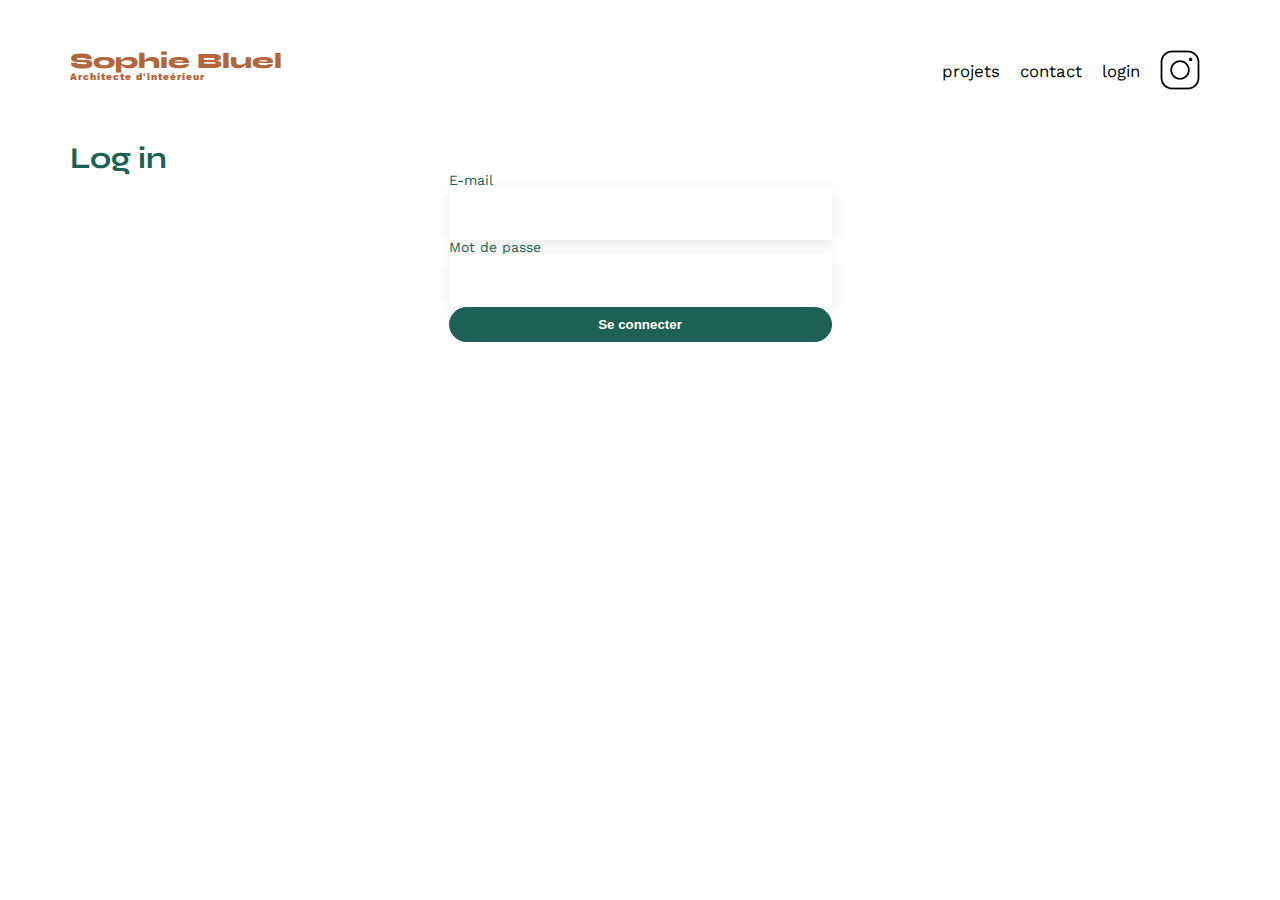
==== FrontEnd/login.html @ 9f9fbaf5 "debut du login" ====
<!DOCTYPE html>
<html lang="fr">
<head>
  <meta charset="UTF-8">
  <title>Sophie Bluel - Architecte d'intérieur</title>
  <meta name="viewport" content="width=device-width, initial-scale=1.0">
  <link rel="preconnect" href="https://fonts.googleapis.com">
  <link rel="preconnect" href="https://fonts.gstatic.com" crossorigin>
  <link href="https://fonts.googleapis.com/css2?family=Syne:wght@700;800&family=Work+Sans&display=swap" rel="stylesheet">
  <meta name="description" content="">
  <link rel="stylesheet" href="./assets/style.css">
</head>
<body>
<header>
  <h1>Sophie Bluel <span>Architecte d'inteérieur</span></h1>
  <nav>
    <ul>
      <li>projets</li>
      <li>contact</li>
      <li>login</li>
      <li><img src="./assets/icons/instagram.png" alt="Instagram"></li>
    </ul>
  </nav>
</header>

<!-- <div style="width: 100%; height: 100%; position: relative; background: #FFFEF8">
  <div style="left: 669px; top: 242px; position: absolute; text-align: center; color: #1D6154; font-size: 30px; font-family: Syne; font-weight: 700; word-wrap: break-word">Log In</div>
  <div style="left: 530px; top: 315px; position: absolute; color: #3D3D3D; font-size: 14px; font-family: Work Sans; font-weight: 500; word-wrap: break-word">E-mail</div>
  <div style="left: 530px; top: 419px; position: absolute; color: #3D3D3D; font-size: 14px; font-family: Work Sans; font-weight: 500; word-wrap: break-word">Mot de passe</div>
  <div style="left: 651px; top: 593px; position: absolute; color: #3D3D3D; font-size: 14px; font-family: Work Sans; font-weight: 500; text-decoration: underline; word-wrap: break-word">Mot de passe oublié</div>
  <div style="width: 379px; height: 51px; left: 530px; top: 338px; position: absolute; background: white; box-shadow: 0px 4px 14px rgba(0, 0, 0, 0.09)"></div>
  <div style="width: 379px; height: 51px; left: 530px; top: 441px; position: absolute; background: white; box-shadow: 0px 4px 14px rgba(0, 0, 0, 0.09)"></div>
  <div style="width: 179px; height: 36px; left: 630px; top: 529px; position: absolute">
  <div style="width: 179px; height: 36px; left: 0px; top: 0px; position: absolute; background: #1D6154; border-radius: 60px"></div>
  <div style="left: 39px; top: 10px; position: absolute; text-align: center; color: white; font-size: 14px; font-family: Syne; font-weight: 700; word-wrap: break-word">Se connecter</div>
  </div> -->
<h2>Log in</h1>
  <div class="login">
    
    <form action="POST" >
      <label for="email">E-mail</label>
      <input type="text" id="email">

      <label for="password">Mot de passe</label>
      <input type="text" id="password">

      <button class="btn-filter active">Se connecter</button>
    </form>
  </div>
---- FrontEnd/assets/style.css ----
/* http://meyerweb.com/eric/tools/css/reset/
   v2.0 | 20110126
   License: none (public domain)
*/

html, body, div, span, applet, object, iframe,
h1, h2, h3, h4, h5, h6, p, blockquote, pre,
a, abbr, acronym, address, big, cite, code,
del, dfn, em, img, ins, kbd, q, s, samp,
small, strike, strong, sub, sup, tt, var,
b, u, i, center,
dl, dt, dd, ol, ul, li,
fieldset, form, label, legend,
table, caption, tbody, tfoot, thead, tr, th, td,
article, aside, canvas, details, embed,
figure, figcaption, footer, header, hgroup,
menu, nav, output, ruby, section, summary,
time, mark, audio, video {
	margin: 0;
	padding: 0;
	border: 0;
	font-size: 100%;
	font: inherit;
	vertical-align: baseline;
}
/* HTML5 display-role reset for older browsers */
article, aside, details, figcaption, figure,
footer, header, hgroup, menu, nav, section {
	display: block;
}
body {
	line-height: 1;
}
ol, ul {
	list-style: none;
}
blockquote, q {
	quotes: none;
}
blockquote:before, blockquote:after,
q:before, q:after {
	content: '';
	content: none;
}
table {
	border-collapse: collapse;
	border-spacing: 0;
}
/** end reset css**/
body {
	max-width: 1140px;
	margin:auto;
	font-family: 'Work Sans' ;
	font-size: 14px;
}
header {
	display: flex;
	justify-content: space-between;
	margin: 50px 0
}
section {
	margin: 50px 0
}

h1{
	display: flex;
	flex-direction: column;
	font-family: 'Syne';
	font-size: 22px;
	font-weight: 800;
	color: #B1663C
}

h1 > span {
	font-family: 'Work Sans';
	font-size:10px;
	letter-spacing: 0.1em;
;
}

h2{
	font-family: 'Syne';
	font-weight: 700;
	font-size: 30px;
	color: #1D6154
}
nav ul {
	display: flex;
	align-items: center;
	list-style-type: none;

}
nav li {
	padding: 0 10px;
	font-size: 1.2em;
}

li:hover {
	color: #B1663C;
}
#introduction {
	display: flex;
	align-items: center;
}
#introduction figure {
	flex: 1
}
#introduction img {
	display: block;
	margin: auto;
	width: 80%;
}

#introduction article {
	flex: 1
}
#introduction h2 {
	margin-bottom: 1em;
}

#introduction p {
	margin-bottom: 0.5em;
}
#portfolio h2 {
	text-align: center;
	margin-bottom: 1em;
}
.gallery {
	width: 100%;
	display: grid;
	grid-template-columns: 1fr 1fr 1fr;
	grid-column-gap: 20px;
	grid-row-gap: 20px;
}

.gallery img {
	width: 100%;

}
#contact {
	width: 50%;
margin: auto;
}
#contact > * {
	text-align: center;

}
#contact h2{
	margin-bottom: 20px;
}
#contact form {
	text-align: left;
	margin-top:30px;
	display: flex;
	flex-direction: column;
}

#contact input {
	height: 50px;
	font-size: 1.2em;
	border: none;
	box-shadow: 0px 4px 14px rgba(0, 0, 0, 0.09);
}
#contact label {
	margin: 2em 0 1em 0;
}
#contact textarea {
	border: none;
	box-shadow: 0px 4px 14px rgba(0, 0, 0, 0.09);
}

input[type="submit"]{
	font-family: 'Syne';
	font-weight: 700;
	color: white;
	background-color: #1D6154;
	margin : 2em auto ;
	width: 180px;
	text-align: center;
	border-radius: 60px ;
}

footer nav ul {
	display: flex;
	justify-content: flex-end;
	margin: 2em
}

.filters {
	display: flex;
	justify-content: center;
	gap: 10px;
	margin-bottom: 50px;
  margin-top: 50px;
}

.btn-filter {
	padding: 9px 11px;
	border-radius: 60px;
	border: 1px solid #1D6154;
	font-weight: 700;
	color: #1D6154;
}

.active {
	color: white;
	background-color: #1D6154;
}

.login {
	display: flex;
	justify-content: center;
	color: #1D6154;
}

input {
	width: 379px;
  height: 51px;
	box-shadow: 0px 4px 14px rgba(0, 0, 0, 0.09);
	border: none;
}

form {
	display: flex;
	flex-direction: column;
}
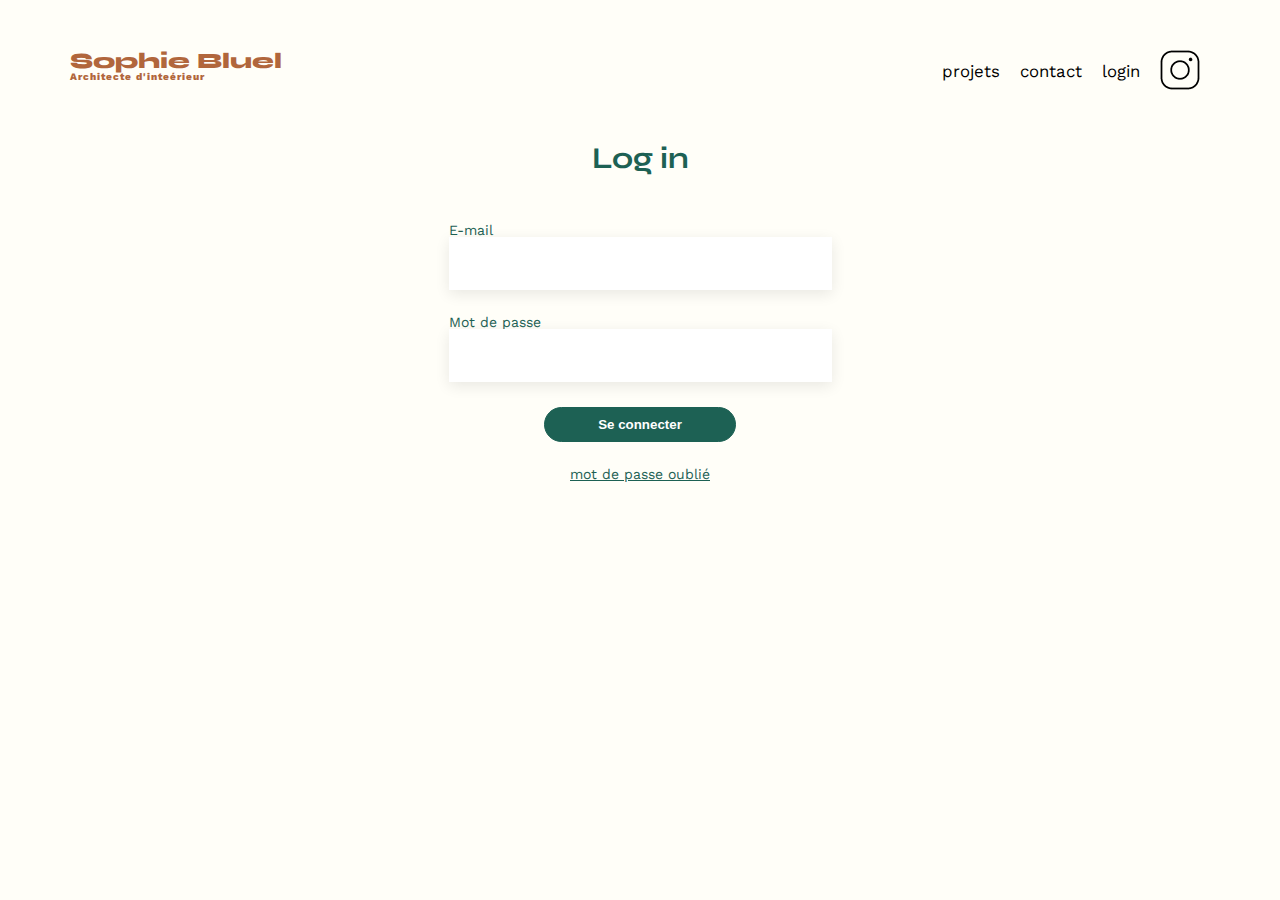
==== commit df7e1b04: "💄 finition login" ====
--- a/FrontEnd/login.html
+++ b/FrontEnd/login.html
@@ -23,27 +23,56 @@
   </nav>
 </header>
 
-<!-- <div style="width: 100%; height: 100%; position: relative; background: #FFFEF8">
-  <div style="left: 669px; top: 242px; position: absolute; text-align: center; color: #1D6154; font-size: 30px; font-family: Syne; font-weight: 700; word-wrap: break-word">Log In</div>
-  <div style="left: 530px; top: 315px; position: absolute; color: #3D3D3D; font-size: 14px; font-family: Work Sans; font-weight: 500; word-wrap: break-word">E-mail</div>
-  <div style="left: 530px; top: 419px; position: absolute; color: #3D3D3D; font-size: 14px; font-family: Work Sans; font-weight: 500; word-wrap: break-word">Mot de passe</div>
-  <div style="left: 651px; top: 593px; position: absolute; color: #3D3D3D; font-size: 14px; font-family: Work Sans; font-weight: 500; text-decoration: underline; word-wrap: break-word">Mot de passe oublié</div>
-  <div style="width: 379px; height: 51px; left: 530px; top: 338px; position: absolute; background: white; box-shadow: 0px 4px 14px rgba(0, 0, 0, 0.09)"></div>
-  <div style="width: 379px; height: 51px; left: 530px; top: 441px; position: absolute; background: white; box-shadow: 0px 4px 14px rgba(0, 0, 0, 0.09)"></div>
-  <div style="width: 179px; height: 36px; left: 630px; top: 529px; position: absolute">
-  <div style="width: 179px; height: 36px; left: 0px; top: 0px; position: absolute; background: #1D6154; border-radius: 60px"></div>
-  <div style="left: 39px; top: 10px; position: absolute; text-align: center; color: white; font-size: 14px; font-family: Syne; font-weight: 700; word-wrap: break-word">Se connecter</div>
-  </div> -->
-<h2>Log in</h1>
+<h2 class="h2">Log in</h1>
   <div class="login">
     
-    <form action="POST" >
-      <label for="email">E-mail</label>
-      <input type="text" id="email">
+    <form action="POST" id="login-form">
+      <div>
+        <label for="email">E-mail</label>
+        <input type="email" id="email" required>
+      </div>
 
-      <label for="password">Mot de passe</label>
-      <input type="text" id="password">
+      <div>
+        <label for="password">Mot de passe</label>
+        <input type="password" id="password" required>
+      </div>
 
-      <button class="btn-filter active">Se connecter</button>
+      <button type="submit" class="btn-filter active">Se connecter</button>
+      <a>mot de passe oublié </a>
+      <span id="error-container"></span>
     </form>
-  </div>+  </div>
+
+  <script>
+    const form = document.querySelector('form'); 
+    form.addEventListener('submit', async (event) => {
+      event.preventDefault(); 
+      
+      const email = form.email.value; 
+      const password = form.password.value;
+      const response = await fetch('http://localhost:5678/api/users/login', {
+        method: 'POST',
+        headers: {
+          'Content-Type': 'application/json'
+        },
+        body: JSON.stringify({ email, password })
+      });
+
+      const data = await response.json();
+
+      if (response.ok) {
+        // La combinaison nom d'utilisateur / mot de passe est correcte
+        // Stockez le token d'authentification pour une utilisation ultérieure
+        console.log("vous etes co")
+        localStorage.setItem('token', data.token);
+        // Redirige l'utilisateur vers la page d'accueil
+        window.location.href = 'index.html';
+      } else {
+        // La combinaison nom d'utilisateur / mot de passe est incorrecte
+        // Affiche un message d'erreur à l'utilisateur
+        console.log("recommence")
+        const errorContainer = document.getElementById('error-container');
+        errorContainer.textContent = 'Erreur dans l’identifiant ou le mot de passe';
+      }
+    });
+  </script>--- a/FrontEnd/assets/style.css
+++ b/FrontEnd/assets/style.css
@@ -30,6 +30,7 @@
 }
 body {
 	line-height: 1;
+	background-color: #FFFEF8;
 }
 ol, ul {
 	list-style: none;
@@ -84,6 +85,11 @@
 	font-size: 30px;
 	color: #1D6154
 }
+.h2 {
+	text-align: center;
+	margin-bottom: 50px;
+}
+
 nav ul {
 	display: flex;
 	align-items: center;
@@ -131,6 +137,32 @@
 	grid-template-columns: 1fr 1fr 1fr;
 	grid-column-gap: 20px;
 	grid-row-gap: 20px;
+}
+.gallery-modal {
+	width: 100%;
+	display: grid;
+	grid-template-columns: 1fr 1fr 1fr 1fr 1fr;
+	grid-column-gap: 20px;
+	grid-row-gap: 35px;
+}
+
+.gallery-modal img {
+	width: 75px;
+	height: 100px;
+}
+
+.gallery-modal figure {
+  position: relative;
+	/* height: auto; */
+}
+
+.delete-icon {
+  position: absolute;
+  top: 10px;
+  right: 30px;
+  color: white;
+	background-color: black;
+  cursor: pointer;
 }
 
 .gallery img {
@@ -200,6 +232,7 @@
 	border: 1px solid #1D6154;
 	font-weight: 700;
 	color: #1D6154;
+	cursor: pointer;
 }
 
 .active {
@@ -223,4 +256,151 @@
 form {
 	display: flex;
 	flex-direction: column;
-}+}
+
+#banner {
+	background-color: black;
+	height: 60px;
+	width: 100%;
+	display: flex;
+	justify-content: center;
+	align-items: center;
+	
+}
+
+.btn-banner {
+	border-radius: 30px;
+	height: 75%;
+	border: none;
+}
+
+.btn-banner-one {
+	background-color: black;
+	color: white;
+	border: none;
+	text-decoration: none;
+}
+
+.btn-banner-one a {
+	text-decoration: none;
+  color: white;
+}
+.btn-banner-one a:visited {
+	text-decoration: none;
+  color: white;
+}
+
+#loginlinkout, #loginlink {
+	text-decoration: none;
+	color: black;
+	font-weight: bold;
+}
+
+#error-container {
+	color: red;
+	text-align: center;
+}
+
+#login-form a {
+	text-align: center;
+	cursor: pointer;
+	text-decoration: underline;
+}
+
+#login-form button {
+	width: 50%;
+	align-self: center;
+}
+
+/* modal */
+
+.modal {
+	display: flex;
+	justify-content: center;
+	align-items: center;
+	position: fixed;
+	top: 0;
+	left: 0;
+	width: 100%;
+	height: 100%;
+	background-color: rgba(0, 0, 0, 0.30);
+}
+
+.modal-wrapper {
+	width: 40%;
+	height: 600px;
+	max-width: 100vw;
+	max-height: 100vh;
+	background-color: white;
+	overflow: auto;
+	padding: 20px;
+}
+
+.submit-modal {
+	flex-direction: column;
+	display: flex;
+	justify-content: center;
+	align-items: center;
+	row-gap: 20px;
+	font-family: 'Syne';
+}
+
+.delete-gallery {
+	color: rgb(255, 68, 0);
+}
+
+.submit-modal button {
+	width: 200px;
+  padding: 10px 20px;
+}
+
+#formulaire-ajout {
+	align-items: inherit;
+	width: 60%;
+	background-color: white;
+	height: 600px;
+	display: flex;
+	justify-content: space-around;
+}
+
+#formulaire-ajout input {
+	width: 100%;
+	padding-left: 10px;
+	height: 35px;
+	box-shadow: 0px 4px 14px rgba(0, 0, 0, 0.09);
+	border: none;
+}
+
+#formulaire-ajout select {
+	width: 100%;
+	height: 35px;
+	box-shadow: 0px 4px 14px rgba(0, 0, 0, 0.09);
+	border: none;
+}
+
+.form-container {
+	display: flex;
+  justify-content: center;
+}
+
+#login-form div {
+	display: flex;
+  flex-direction: column;
+}
+
+#login-form {
+	gap: 25px;
+}
+
+/* #modal-content figure {
+	width: 75px;
+	height: 100px;
+}
+#modal-content figure img {
+	width: inherit;
+	
+}
+
+.modal-wrapper .gallery-modal {
+	grid-template-columns: 1fr 1fr 1fr 1fr;
+} */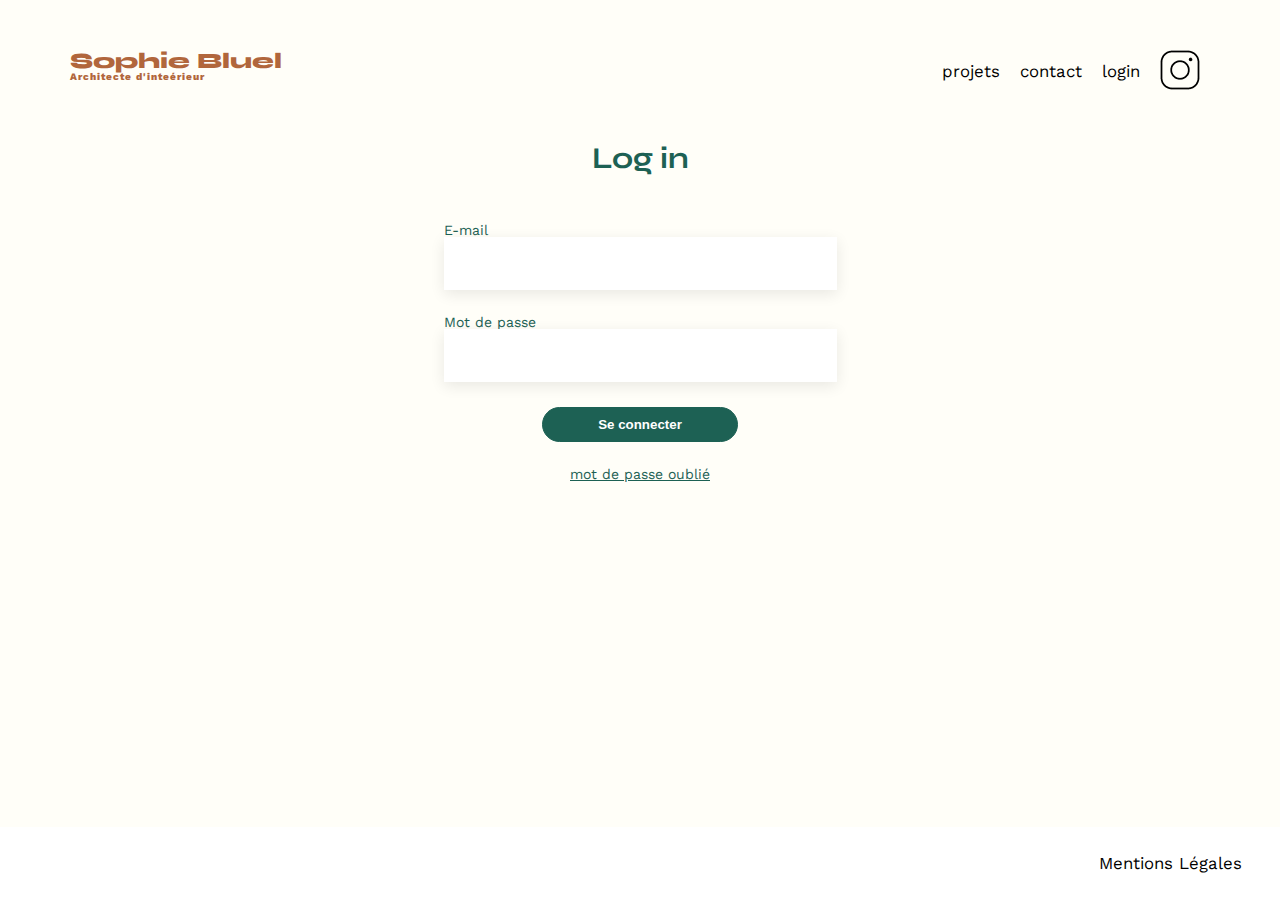
==== commit 2360b74e: "🚧 ♻️ wip refacto login/index ajout du footer" ====
--- a/FrontEnd/login.html
+++ b/FrontEnd/login.html
@@ -22,57 +22,66 @@
     </ul>
   </nav>
 </header>
-
-<h2 class="h2">Log in</h1>
-  <div class="login">
+<body>
+  
+  <h2 class="h2">Log in</h1>
+    <div class="login">
+      
+      <form action="POST" id="login-form">
+        <div>
+          <label for="email">E-mail</label>
+          <input type="email" id="email" required>
+        </div>
+  
+        <div>
+          <label for="password">Mot de passe</label>
+          <input type="password" id="password" required>
+        </div>
+  
+        <button type="submit" class="btn-filter active">Se connecter</button>
+        <a>mot de passe oublié </a>
+        <span id="error-container"></span>
+      </form>
+    </div>
+    <footer id="footer-login">
+      <nav>
+        <ul>
+          <li>Mentions Légales</li>
+        </ul>
+      </nav>
+    </footer>
+    <script>
+      const form = document.querySelector('form'); 
+      form.addEventListener('submit', async (event) => {
+        event.preventDefault(); 
+        
+        const email = form.email.value; 
+        const password = form.password.value;
+        const response = await fetch('http://localhost:5678/api/users/login', {
+          method: 'POST',
+          headers: {
+            'Content-Type': 'application/json'
+          },
+          body: JSON.stringify({ email, password })
+        });
     
-    <form action="POST" id="login-form">
-      <div>
-        <label for="email">E-mail</label>
-        <input type="email" id="email" required>
-      </div>
-
-      <div>
-        <label for="password">Mot de passe</label>
-        <input type="password" id="password" required>
-      </div>
-
-      <button type="submit" class="btn-filter active">Se connecter</button>
-      <a>mot de passe oublié </a>
-      <span id="error-container"></span>
-    </form>
-  </div>
-
-  <script>
-    const form = document.querySelector('form'); 
-    form.addEventListener('submit', async (event) => {
-      event.preventDefault(); 
-      
-      const email = form.email.value; 
-      const password = form.password.value;
-      const response = await fetch('http://localhost:5678/api/users/login', {
-        method: 'POST',
-        headers: {
-          'Content-Type': 'application/json'
-        },
-        body: JSON.stringify({ email, password })
+        const data = await response.json();
+    
+        if (response.ok) {
+          // La combinaison nom d'utilisateur / mot de passe est correcte
+          // Stockez le token d'authentification pour une utilisation ultérieure
+          console.log("vous etes co")
+          localStorage.setItem('token', data.token);
+          // Redirige l'utilisateur vers la page d'accueil
+          window.location.href = 'index.html';
+        } else {
+          // La combinaison nom d'utilisateur / mot de passe est incorrecte
+          // Affiche un message d'erreur à l'utilisateur
+          console.log("recommence")
+          const errorContainer = document.getElementById('error-container');
+          errorContainer.textContent = 'Erreur dans l’identifiant ou le mot de passe';
+        }
       });
-
-      const data = await response.json();
-
-      if (response.ok) {
-        // La combinaison nom d'utilisateur / mot de passe est correcte
-        // Stockez le token d'authentification pour une utilisation ultérieure
-        console.log("vous etes co")
-        localStorage.setItem('token', data.token);
-        // Redirige l'utilisateur vers la page d'accueil
-        window.location.href = 'index.html';
-      } else {
-        // La combinaison nom d'utilisateur / mot de passe est incorrecte
-        // Affiche un message d'erreur à l'utilisateur
-        console.log("recommence")
-        const errorContainer = document.getElementById('error-container');
-        errorContainer.textContent = 'Erreur dans l’identifiant ou le mot de passe';
-      }
-    });
-  </script>+    </script>
+</body>
+</html>
--- a/FrontEnd/assets/style.css
+++ b/FrontEnd/assets/style.css
@@ -144,6 +144,7 @@
 	grid-template-columns: 1fr 1fr 1fr 1fr 1fr;
 	grid-column-gap: 20px;
 	grid-row-gap: 35px;
+	margin-bottom: 50px;
 }
 
 .gallery-modal img {
@@ -343,6 +344,7 @@
 	align-items: center;
 	row-gap: 20px;
 	font-family: 'Syne';
+	margin-top: 50px;
 }
 
 .delete-gallery {
@@ -391,7 +393,16 @@
 #login-form {
 	gap: 25px;
 }
-
+#login-form input {
+	padding-left: 12px;
+}
+#footer-login {
+	background-color: white;
+	position: fixed;
+  bottom: 0; /* on le colle en bas */
+  left: 0;
+  width: 100%;
+}
 /* #modal-content figure {
 	width: 75px;
 	height: 100px;
